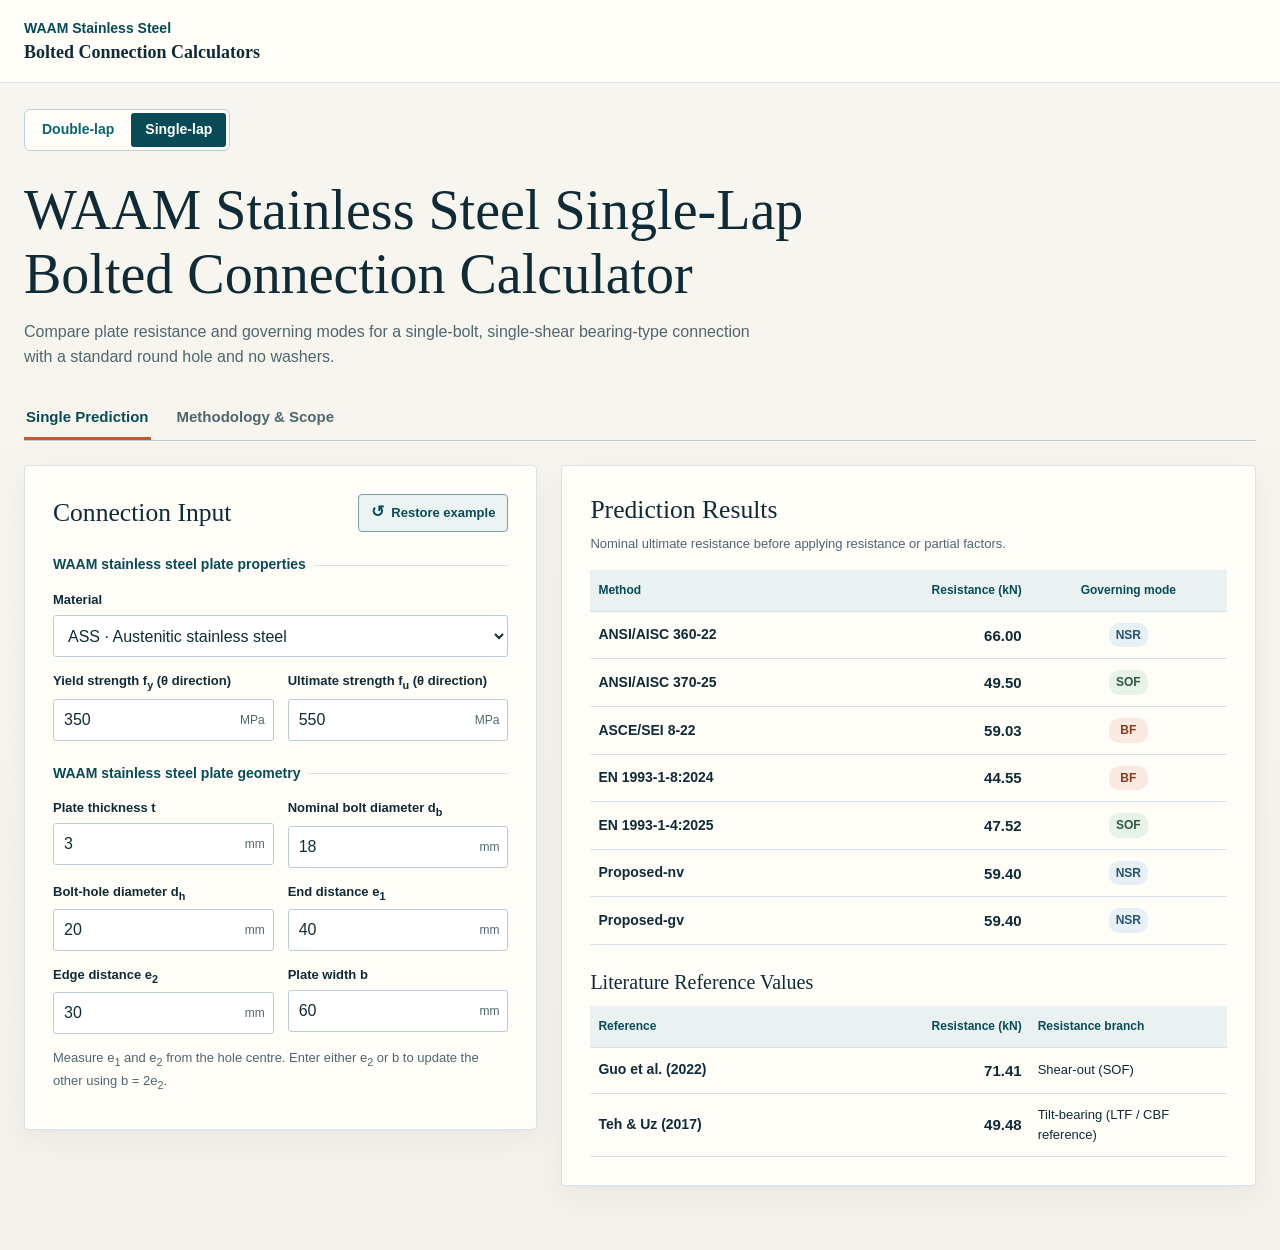
==== single-lap/index.html @ ec1559d4 "Add the WAAM stainless steel single-lap calculator" ====
<!doctype html>
<html lang="en">
<head>
  <meta charset="utf-8">
  <meta name="viewport" content="width=device-width, initial-scale=1">
  <meta name="description" content="Compare nominal ultimate resistance and governing plate failure modes for WAAM stainless steel single-lap bolted connections.">
  <title>WAAM Stainless Steel Single-Lap Bolted Connection Calculator</title>
  <link rel="stylesheet" href="../connection-nav.css">
  <link rel="stylesheet" href="styles.css">
  <script src="calculator.js" defer></script>
  <script src="app.js" defer></script>
</head>
<body class="single-lap-page">
  <header class="site-header">
    <p class="site-name">WAAM Stainless Steel <span>Bolted Connection Calculators</span></p>
  </header>

  <main class="page">
    <nav class="lap-switcher" aria-label="Connection type">
      <a href="../">Double-lap</a>
      <a href="./" aria-current="page">Single-lap</a>
    </nav>

    <div class="intro">
      <h1>WAAM Stainless Steel Single-Lap Bolted Connection Calculator</h1>
      <p>Compare plate resistance and governing modes for a single-bolt, single-shear bearing-type connection with a standard round hole and no washers.</p>
    </div>

    <div class="section-tabs" role="tablist" aria-label="Calculator sections">
      <button id="prediction-tab" type="button" role="tab" aria-selected="true" aria-controls="prediction">Single Prediction</button>
      <button id="methodology-tab" type="button" role="tab" aria-selected="false" aria-controls="methodology" tabindex="-1">Methodology &amp; Scope</button>
    </div>

    <section id="prediction" class="prediction-grid" role="tabpanel" aria-labelledby="prediction-tab" tabindex="0">
      <form id="connection-input" class="card" novalidate>
        <div class="card-heading">
          <h2>Connection Input</h2>
          <button id="restore-example" class="restore-button" type="button">
            <span aria-hidden="true">↺</span> Restore example
          </button>
        </div>

        <fieldset>
          <legend>WAAM stainless steel plate properties</legend>
          <label>Material
            <select name="material">
              <option value="ASS" selected>ASS · Austenitic stainless steel</option>
              <option value="DSS">DSS · Duplex stainless steel</option>
            </select>
          </label>
          <div class="field-pair">
            <label>Yield strength f<sub>y</sub> (θ direction)
              <span class="with-unit"><input name="fy" type="number" step="any" value="350"><span>MPa</span></span>
            </label>
            <label>Ultimate strength f<sub>u</sub> (θ direction)
              <span class="with-unit"><input name="fu" type="number" step="any" value="550"><span>MPa</span></span>
            </label>
          </div>
        </fieldset>

        <fieldset>
          <legend>WAAM stainless steel plate geometry</legend>
          <div class="field-pair">
            <label>Plate thickness t
              <span class="with-unit"><input name="t" type="number" step="any" value="3"><span>mm</span></span>
            </label>
            <label>Nominal bolt diameter d<sub>b</sub>
              <span class="with-unit"><input name="db" type="number" min="1" max="30" step="1" value="18"><span>mm</span></span>
            </label>
            <label>Bolt-hole diameter d<sub>h</sub>
              <span class="with-unit"><input name="dh" type="number" step="any" value="20"><span>mm</span></span>
            </label>
            <label>End distance e<sub>1</sub>
              <span class="with-unit"><input name="e1" type="number" step="any" value="40"><span>mm</span></span>
            </label>
            <label>Edge distance e<sub>2</sub>
              <span class="with-unit"><input name="e2" type="number" step="any" value="30" aria-describedby="geometry-note"><span>mm</span></span>
            </label>
            <label>Plate width b
              <span class="with-unit"><input name="b" type="number" step="any" value="60" aria-describedby="geometry-note"><span>mm</span></span>
            </label>
          </div>
          <p id="geometry-note" class="note">Measure e<sub>1</sub> and e<sub>2</sub> from the hole centre. Enter either e<sub>2</sub> or b to update the other using b = 2e<sub>2</sub>.</p>
        </fieldset>
        <div id="input-message" class="input-message" role="status" aria-atomic="true"></div>
        <noscript><p class="note">Enable JavaScript to run the calculator.</p></noscript>
      </form>

      <section class="card results" aria-labelledby="results-heading">
        <h2 id="results-heading">Prediction Results</h2>
        <p class="note">Nominal ultimate resistance before applying resistance or partial factors.</p>
        <p id="results-placeholder" class="note">Waiting for valid inputs.</p>
        <div id="result-tables" hidden>
          <table aria-labelledby="results-heading">
            <thead>
              <tr><th scope="col">Method</th><th scope="col">Resistance (kN)</th><th scope="col">Governing mode</th></tr>
            </thead>
            <tbody id="method-results"></tbody>
          </table>

          <h3 id="literature-heading">Literature Reference Values</h3>
          <table aria-labelledby="literature-heading">
            <thead>
              <tr><th scope="col">Reference</th><th scope="col">Resistance (kN)</th><th scope="col">Resistance branch</th></tr>
            </thead>
            <tbody id="literature-results"></tbody>
          </table>
        </div>
      </section>
    </section>

    <section id="methodology" class="methodology" role="tabpanel" aria-labelledby="methodology-tab" tabindex="0" hidden>
      <article class="card">
        <h2>Scope and Input Limits</h2>
        <p>The model evaluates the WAAM austenitic or duplex stainless steel plate in a non-preloaded, single-bolt, single-lap connection loaded in tension. The round hole is centred across the plate width. The companion plate is assumed to remain intact. Bolt failure, companion plate failure and frictional slip are outside the plate resistance model.</p>
        <p>Use positive dimensions and measured or specified plate strengths in the direction of loading, at angle θ to the printing direction. The nominal bolt diameter is a whole number in millimetres. The hole diameter may include decimals and must satisfy the calculator's standard-hole clearance check.</p>
        <p>For the proposed methods, use e<sub>1</sub>/d<sub>h</sub> ≥ 1.2, e<sub>2</sub>/d<sub>h</sub> ≥ 1.2 and t ≤ 5 mm as recommended limits. The parametric study considered thicknesses of 3 and 5 mm. Values outside the recommended limits are extrapolations.</p>
      </article>

      <article class="card">
        <h2>Governing Plate Resistance</h2>
        <p>Each standard and proposed method reports the smallest of the net-section rupture (NSR), shear-out or end-distance-controlled (SOF), and bearing (BF) resistances. In the Eurocode comparisons, SOF identifies the end-distance branch of the bearing equation. BF identifies the bearing cap.</p>
        <p>Bolt tilting and end curling may accompany failure in single shear. The reported governing modes identify the controlling resistance branches. Guo et al. provide a shear-out reference using p = 0.10. Teh &amp; Uz provide a tilt-bearing reference based on the net width b − d<sub>h</sub> for comparison with localised tearing (LTF) and curl-bearing failure (CBF) in the study. Each literature value represents its own branch.</p>
      </article>

      <article class="card">
        <h2>Design Methods</h2>
        <dl class="method-list">
          <div>
            <dt>ANSI/AISC 360-22</dt>
            <dd>Provisions for structural steel buildings. The comparison uses the net shear plane and a bearing coefficient of 3.0.</dd>
          </div>
          <div>
            <dt>ANSI/AISC 370-25</dt>
            <dd>Provisions for structural stainless steel buildings. The comparison uses the gross shear plane and a bearing coefficient of 2.5 when e<sub>2</sub>/d<sub>h</sub> &gt; 1.5, or 2.0 otherwise.</dd>
          </div>
          <div>
            <dt>ASCE/SEI 8-22</dt>
            <dd>Provisions for cold-formed stainless steel structural members. The single-shear bearing coefficient is 2.65 × 0.75 for the no-washer configuration. Results for t &gt; 4.7625 mm are shown for comparison outside the thickness scope used in the study.</dd>
          </div>
          <div>
            <dt>EN 1993-1-8:2024</dt>
            <dd>Provisions for structural steel joints. The study's single-lap comparison uses a gross shear plane, k<sub>m</sub> = 1.0 for f<sub>y</sub> ≤ 460 MPa and 0.9 otherwise, and a bearing cap of 1.5d<sub>b</sub>tf<sub>u</sub>.</dd>
          </div>
          <div>
            <dt>EN 1993-1-4:2025</dt>
            <dd>Supplementary provisions for stainless steel structures. The thin single-lap branch applies at t ≤ 4 mm with a bearing coefficient of 1.6. For t &gt; 4 mm the shear and bearing branches depend on e<sub>2</sub>/d<sub>h</sub>.</dd>
          </div>
          <div>
            <dt>Proposed-nv and Proposed-gv</dt>
            <dd>Both methods use C<sub>n,pro</sub> = 0.85 + 0.15d<sub>h</sub>/b for net-section rupture and a bearing cap of 2.2d<sub>b</sub>tf<sub>u</sub>. Proposed-nv retains the AISC 360 net shear-plane expression. Proposed-gv uses a gross shear-plane coefficient of 1.1 on (e<sub>1</sub>/d<sub>h</sub>)d<sub>b</sub>tf<sub>u</sub>.</dd>
          </div>
        </dl>
      </article>

      <article class="card references">
        <h2>Standards and Research References</h2>
        <ul>
          <li>ANSI/AISC 360-22. <cite>Specification for Structural Steel Buildings.</cite> AISC, 2022. <a href="https://www.aisc.org/aisc/publications/current-standards/aisc-360">AISC publication</a></li>
          <li>ANSI/AISC 370-25. <cite>Specification for Structural Stainless Steel Buildings.</cite> AISC, 2025. <a href="https://www.aisc.org/aisc/publications/current-standards/aisc-370/">AISC publication</a></li>
          <li>ASCE/SEI 8-22. <cite>Specification for the Design of Cold-Formed Stainless Steel Structural Members.</cite> ASCE, 2022. <a href="https://doi.org/10.1061/9780784415955">ASCE publication</a></li>
          <li>EN 1993-1-8:2024. <cite>Eurocode 3 — Design of steel structures — Part 1-8: Joints.</cite> CEN, 2024. <a href="https://doi.org/10.3403/30427431">BSI publication</a></li>
          <li>EN 1993-1-4:2025. <cite>Eurocode 3 — Design of steel structures — Part 1-4: Stainless steel structures.</cite> CEN, 2025. <a href="https://webstore.ansi.org/preview-pages/BSI/preview_30397916.pdf">Standard preview</a></li>
          <li>Guo X, Kyvelou P, Ye J, Teh LH, Gardner L. Experimental investigation of wire arc additively manufactured steel single-lap shear bolted connections. <cite>Thin-Walled Structures</cite> 181 (2022), 110029. <a href="https://doi.org/10.1016/j.tws.2022.110029">Article</a></li>
          <li>Teh LH, Uz ME. Ultimate Tilt-Bearing Capacity of Bolted Connections in Cold-Reduced Steel Sheets. <cite>Journal of Structural Engineering</cite> 143(4) (2017), 04016206. <a href="https://doi.org/10.1061/(ASCE)ST.1943-541X.0001702">Article</a></li>
          <li>Zuo W, Huang Y, Chen MT, Young B. <cite>Numerical study and design of single-shear bolted connections made of wire arc additive manufacturing stainless steel.</cite> Research manuscript.</li>
        </ul>
      </article>
    </section>
  </main>
</body>
</html>
---- connection-nav.css ----
.lap-switcher {
  display: inline-flex;
  flex-wrap: wrap;
  gap: 3px;
  margin-top: 26px;
  padding: 3px;
  border: 1px solid #bdcfd4;
  border-radius: 6px;
  background: #fffdf8;
}

.lap-switcher a {
  padding: 6px 14px;
  border-radius: 3px;
  color: #0b6471;
  font-size: .875rem;
  font-weight: 670;
  text-decoration: none;
}

.lap-switcher a:hover { background: #e4efee; }
.lap-switcher a:focus-visible { outline: 2px solid #0b6471; outline-offset: 2px; }
.lap-switcher a[aria-current="page"] { background: #084b56; color: #fff; }

@media (max-width: 420px) {
  .lap-switcher { margin-top: 20px; }
}
---- single-lap/styles.css ----
:root {
  color-scheme: light;
  --ink: #102b36;
  --teal: #0b6471;
  --dark: #084b56;
  --muted: #4f666e;
  --surface: #fffdf8;
  --line: #d8e3e7;
  --accent: #bd5d2e;
  --font-sans: Inter, "Segoe UI", Arial, sans-serif;
  --font-serif: Georgia, serif;
}

* { box-sizing: border-box; }
[hidden] { display: none !important; }

body {
  margin: 0;
  min-height: 100vh;
  background: linear-gradient(#f8f6f0, #f4f1ea);
  color: var(--ink);
  font: 1rem/1.55 var(--font-sans);
}

button, input, select { font: inherit; }
a { color: var(--teal); text-underline-offset: .2em; }

:is(a, button, input, select, [tabindex]):focus-visible {
  outline: 2px solid var(--teal);
  outline-offset: 3px;
}

.site-header {
  padding: 18px max(20px, calc((100% - 1232px) / 2));
  border-bottom: 1px solid var(--line);
  background: var(--surface);
}

.site-name {
  margin: 0;
  color: var(--dark);
  font-size: .875rem;
  font-weight: 700;
}

.site-name span { display: block; color: var(--ink); font: 600 1.125rem/1.35 var(--font-serif); }

.page {
  width: min(1232px, calc(100% - 40px));
  margin: 0 auto;
  padding-bottom: 64px;
}

.intro { padding: 28px 0 24px; }

h1, h2, h3 { margin: 0; font-family: var(--font-serif); font-weight: 500; }
h1 { max-width: 850px; font-size: clamp(2rem, 4.8vw, 3.5rem); line-height: 1.14; }
h2 { font-size: clamp(1.3rem, 2vw, 1.65rem); line-height: 1.25; }
h3 { font-size: 1.25rem; line-height: 1.35; }
.intro p { max-width: 750px; margin: 14px 0 0; color: var(--muted); }

.section-tabs {
  display: flex;
  flex-wrap: wrap;
  gap: 12px 24px;
  border-bottom: 1px solid #bcced3;
  margin-bottom: 24px;
}

.section-tabs button {
  padding: 11px 2px 9px;
  border: 0;
  border-bottom: 3px solid transparent;
  background: transparent;
  color: var(--muted);
  font-size: .9375rem;
  font-weight: 680;
  text-align: left;
  cursor: pointer;
}

.section-tabs button:hover { color: var(--dark); }
.section-tabs button[aria-selected="true"] { border-bottom-color: var(--accent); color: var(--dark); }

.prediction-grid {
  display: grid;
  grid-template-columns: minmax(360px, .85fr) minmax(390px, 1.15fr);
  align-items: start;
  gap: 24px;
}

.card {
  min-width: 0;
  padding: clamp(16px, 2.6vw, 28px);
  border: 1px solid var(--line);
  border-radius: 4px;
  background: var(--surface);
  box-shadow: 0 8px 28px rgba(14, 47, 57, .05);
}

.card-heading {
  display: flex;
  flex-wrap: wrap;
  align-items: center;
  justify-content: space-between;
  gap: 10px;
  margin-bottom: 22px;
}

.restore-button {
  padding: 8px 12px;
  border: 1px solid #75a0a6;
  border-radius: 4px;
  background: #ebf4f3;
  color: var(--dark);
  font-size: .8125rem;
  font-weight: 700;
  white-space: nowrap;
  cursor: pointer;
  transition: background-color .15s, box-shadow .15s;
}

.restore-button:hover { background: #d9eae8; box-shadow: 0 2px 6px rgba(8, 75, 86, .15); }
.restore-button:active { background: #c9dfdd; box-shadow: none; }
.restore-button span { display: inline-block; margin-right: 4px; font-size: 1rem; line-height: 1; }

fieldset {
  min-inline-size: 0;
  margin: 0 0 8px;
  padding: 14px 0 0;
  border: 0;
  border-top: 1px solid var(--line);
}

legend { padding: 0 8px 0 0; color: var(--dark); font-size: .875rem; font-weight: 700; }
.field-pair { display: grid; grid-template-columns: repeat(2, minmax(0, 1fr)); gap: 0 14px; }
label { display: block; margin-bottom: 14px; color: var(--ink); font-size: .8125rem; font-weight: 630; }

input, select {
  display: block;
  width: 100%;
  height: 42px;
  margin-top: 5px;
  padding: 0 10px;
  border: 1px solid #bacdd2;
  border-radius: 3px;
  background: #fff;
  color: var(--ink);
  font-size: 1rem;
  font-weight: 400;
}

.with-unit { position: relative; display: block; }
.with-unit input { padding-right: 56px; }

.with-unit > span {
  position: absolute;
  top: 50%;
  right: 9px;
  color: var(--muted);
  font-size: .75rem;
  font-weight: 500;
  transform: translateY(-50%);
  pointer-events: none;
}

.note { margin: 8px 0 0; color: var(--muted); font-size: .8125rem; }
fieldset .note { margin: 0; }
.results > .note { margin-bottom: 16px; }

.input-message {
  margin-top: 10px;
  padding: 10px 12px;
  border-left: 3px solid #ab543b;
  background: #fff0e9;
  color: #7b3121;
  font-size: .8125rem;
}

.input-message[data-kind="warning"] { border-color: #9a6a2b; background: #fff5db; color: #704b1d; }
.input-message:empty { margin: 0; padding: 0; border: 0; }

.results table { width: 100%; border-collapse: collapse; table-layout: fixed; }
.results :is(th, td) { padding: 11px 8px; border-bottom: 1px solid var(--line); vertical-align: middle; }
.results th { text-align: left; }
.results thead th { background: #eaf2f1; color: var(--dark); font-size: .75rem; }
.results tbody th { font-size: .875rem; font-weight: 680; }
.results td { font-size: .8125rem; overflow-wrap: anywhere; }
.results :is(th, td):nth-child(2) { width: 25%; text-align: right; }
.results :is(th, td):nth-child(3) { width: 31%; }
.results table:first-child :is(th, td):nth-child(3) { text-align: center; }
.results h3 { margin: 24px 0 10px; }
.results .resistance { font-size: .9375rem; font-weight: 680; font-variant-numeric: tabular-nums; }
.scope-note { display: block; margin-top: 2px; color: #79511f; font-size: .75rem; font-weight: 550; }

.mode {
  display: inline-block;
  min-width: 3.2em;
  padding: 3px 6px;
  border-radius: 10px;
  font-size: .75rem;
  font-weight: 750;
  text-decoration: none;
}

.mode.nsr { background: #e7f0f5; color: #265470; }
.mode.sof { background: #e7f2e9; color: #2b5b3d; }
.mode.bf { background: #f9e9e0; color: #843b20; }

.methodology { display: grid; gap: 16px; }
.methodology p, .methodology dd, .references li { color: var(--muted); font-size: .9375rem; }
.methodology p:last-child { margin-bottom: 0; }
.method-list { margin: 12px 0 0; }
.method-list div { padding: 12px 0; border-bottom: 1px solid var(--line); }
.method-list div:last-child { padding-bottom: 0; border-bottom: 0; }
.method-list dt { font-weight: 700; }
.method-list dd { margin: 4px 0 0; }
.references ul { margin: 12px 0 0; padding-inline-start: 1.25em; }
.references li + li { margin-top: 8px; }

@media (max-width: 820px) {
  .prediction-grid { grid-template-columns: 1fr; }
}

@media (max-width: 420px) {
  .page { width: calc(100% - 28px); }
  .intro { padding-top: 22px; }
  .field-pair { grid-template-columns: 1fr; }
  .section-tabs button { font-size: .875rem; }
  .results :is(th, td) { padding-inline: 5px; }
}

@media (prefers-reduced-motion: reduce) {
  .restore-button { transition: none; }
}
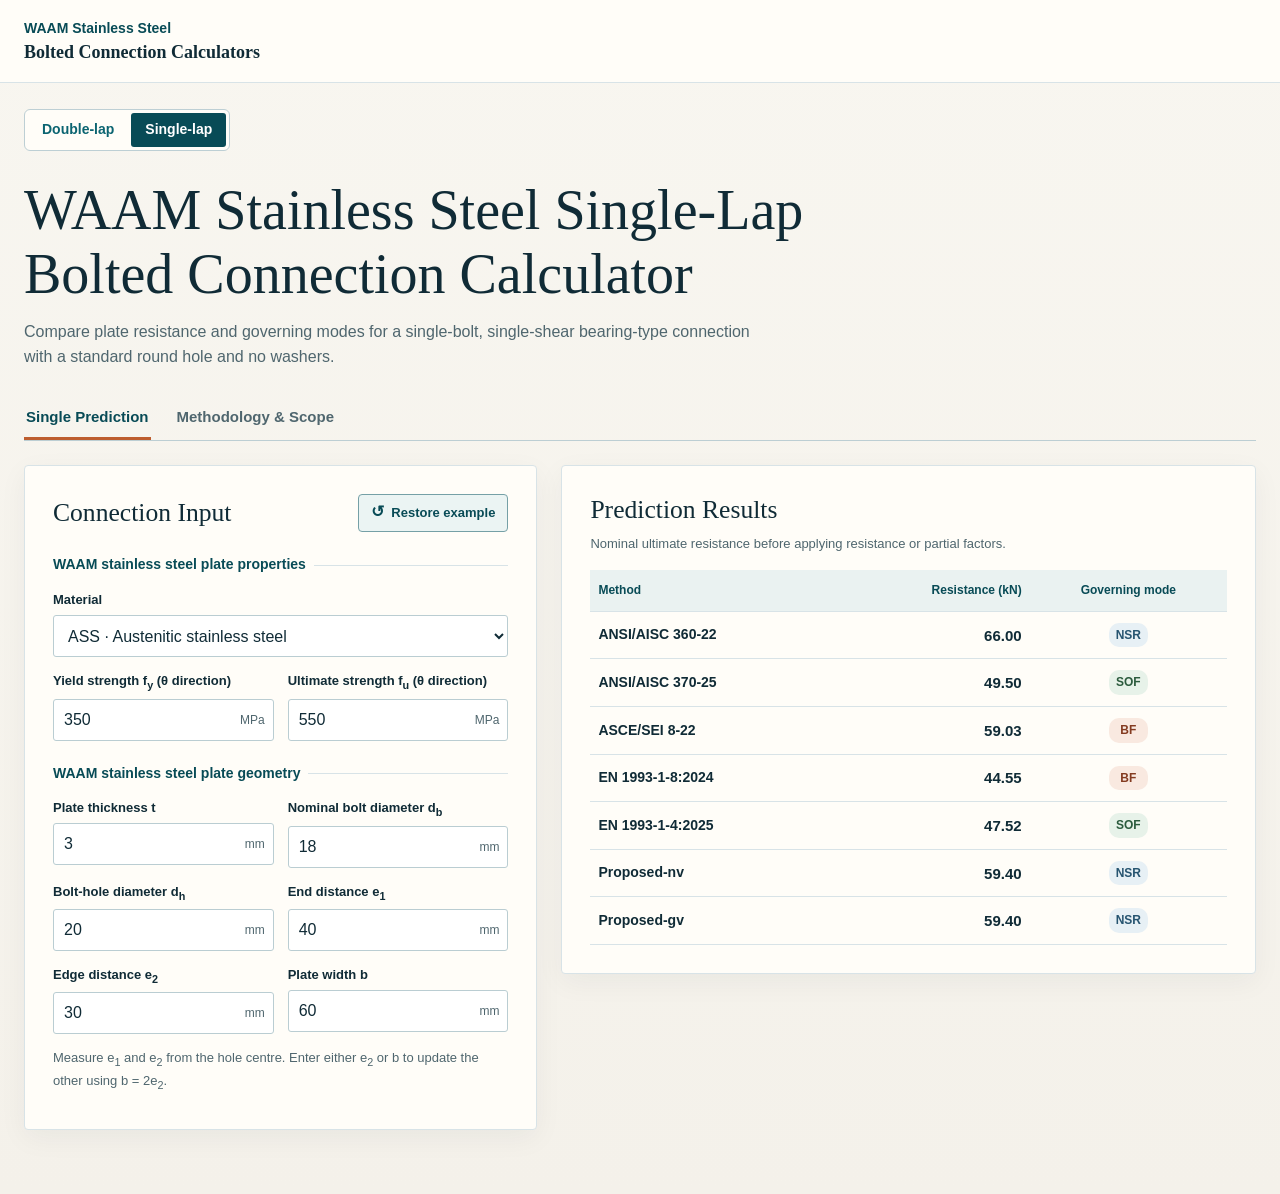
==== commit 5a5b98e3: "Simplify single-lap results and cite experimental studies" ====
--- a/single-lap/index.html
+++ b/single-lap/index.html
@@ -6,9 +6,9 @@
   <meta name="description" content="Compare nominal ultimate resistance and governing plate failure modes for WAAM stainless steel single-lap bolted connections.">
   <title>WAAM Stainless Steel Single-Lap Bolted Connection Calculator</title>
   <link rel="stylesheet" href="../connection-nav.css">
-  <link rel="stylesheet" href="styles.css">
-  <script src="calculator.js" defer></script>
-  <script src="app.js" defer></script>
+  <link rel="stylesheet" href="styles.css?v=2">
+  <script src="calculator.js?v=2" defer></script>
+  <script src="app.js?v=2" defer></script>
 </head>
 <body class="single-lap-page">
   <header class="site-header">
@@ -90,22 +90,12 @@
         <h2 id="results-heading">Prediction Results</h2>
         <p class="note">Nominal ultimate resistance before applying resistance or partial factors.</p>
         <p id="results-placeholder" class="note">Waiting for valid inputs.</p>
-        <div id="result-tables" hidden>
-          <table aria-labelledby="results-heading">
-            <thead>
-              <tr><th scope="col">Method</th><th scope="col">Resistance (kN)</th><th scope="col">Governing mode</th></tr>
-            </thead>
-            <tbody id="method-results"></tbody>
-          </table>
-
-          <h3 id="literature-heading">Literature Reference Values</h3>
-          <table aria-labelledby="literature-heading">
-            <thead>
-              <tr><th scope="col">Reference</th><th scope="col">Resistance (kN)</th><th scope="col">Resistance branch</th></tr>
-            </thead>
-            <tbody id="literature-results"></tbody>
-          </table>
-        </div>
+        <table id="result-table" aria-labelledby="results-heading" hidden>
+          <thead>
+            <tr><th scope="col">Method</th><th scope="col">Resistance (kN)</th><th scope="col">Governing mode</th></tr>
+          </thead>
+          <tbody id="method-results"></tbody>
+        </table>
       </section>
     </section>
 
@@ -120,7 +110,7 @@
       <article class="card">
         <h2>Governing Plate Resistance</h2>
         <p>Each standard and proposed method reports the smallest of the net-section rupture (NSR), shear-out or end-distance-controlled (SOF), and bearing (BF) resistances. In the Eurocode comparisons, SOF identifies the end-distance branch of the bearing equation. BF identifies the bearing cap.</p>
-        <p>Bolt tilting and end curling may accompany failure in single shear. The reported governing modes identify the controlling resistance branches. Guo et al. provide a shear-out reference using p = 0.10. Teh &amp; Uz provide a tilt-bearing reference based on the net width b − d<sub>h</sub> for comparison with localised tearing (LTF) and curl-bearing failure (CBF) in the study. Each literature value represents its own branch.</p>
+        <p>Bolt tilting, end curling and localised tearing may accompany failure in single shear.</p>
       </article>
 
       <article class="card">
@@ -163,6 +153,14 @@
           <li>EN 1993-1-4:2025. <cite>Eurocode 3 — Design of steel structures — Part 1-4: Stainless steel structures.</cite> CEN, 2025. <a href="https://webstore.ansi.org/preview-pages/BSI/preview_30397916.pdf">Standard preview</a></li>
           <li>Guo X, Kyvelou P, Ye J, Teh LH, Gardner L. Experimental investigation of wire arc additively manufactured steel single-lap shear bolted connections. <cite>Thin-Walled Structures</cite> 181 (2022), 110029. <a href="https://doi.org/10.1016/j.tws.2022.110029">Article</a></li>
           <li>Teh LH, Uz ME. Ultimate Tilt-Bearing Capacity of Bolted Connections in Cold-Reduced Steel Sheets. <cite>Journal of Structural Engineering</cite> 143(4) (2017), 04016206. <a href="https://doi.org/10.1061/(ASCE)ST.1943-541X.0001702">Article</a></li>
+          <li>Zuo W, Chen MT, Zhao O, Su A, Liu SW, Xu F, Huang Y, Cheng B.
+            Behavior of wire arc additively manufactured 316L austenitic stainless steel single shear bolted connections.
+            <cite>Thin-Walled Structures</cite> 202 (2024), 112075.
+            <a href="https://doi.org/10.1016/j.tws.2024.112075">10.1016/j.tws.2024.112075</a></li>
+          <li>Zuo W, Chen MT, Zhao O, Su A, Liu SW, Yun X, Xu F.
+            Structural performance of wire arc additively manufactured duplex stainless steel single-lap shear bolted connections.
+            <cite>Engineering Structures</cite> 319 (2024), 118706.
+            <a href="https://doi.org/10.1016/j.engstruct.2024.118706">10.1016/j.engstruct.2024.118706</a></li>
           <li>Zuo W, Huang Y, Chen MT, Young B. <cite>Numerical study and design of single-shear bolted connections made of wire arc additive manufacturing stainless steel.</cite> Research manuscript.</li>
         </ul>
       </article>
--- a/single-lap/styles.css
+++ b/single-lap/styles.css
@@ -53,10 +53,9 @@
 
 .intro { padding: 28px 0 24px; }
 
-h1, h2, h3 { margin: 0; font-family: var(--font-serif); font-weight: 500; }
+h1, h2 { margin: 0; font-family: var(--font-serif); font-weight: 500; }
 h1 { max-width: 850px; font-size: clamp(2rem, 4.8vw, 3.5rem); line-height: 1.14; }
 h2 { font-size: clamp(1.3rem, 2vw, 1.65rem); line-height: 1.25; }
-h3 { font-size: 1.25rem; line-height: 1.35; }
 .intro p { max-width: 750px; margin: 14px 0 0; color: var(--muted); }
 
 .section-tabs {
@@ -187,9 +186,7 @@
 .results tbody th { font-size: .875rem; font-weight: 680; }
 .results td { font-size: .8125rem; overflow-wrap: anywhere; }
 .results :is(th, td):nth-child(2) { width: 25%; text-align: right; }
-.results :is(th, td):nth-child(3) { width: 31%; }
-.results table:first-child :is(th, td):nth-child(3) { text-align: center; }
-.results h3 { margin: 24px 0 10px; }
+.results :is(th, td):nth-child(3) { width: 31%; text-align: center; }
 .results .resistance { font-size: .9375rem; font-weight: 680; font-variant-numeric: tabular-nums; }
 .scope-note { display: block; margin-top: 2px; color: #79511f; font-size: .75rem; font-weight: 550; }
 
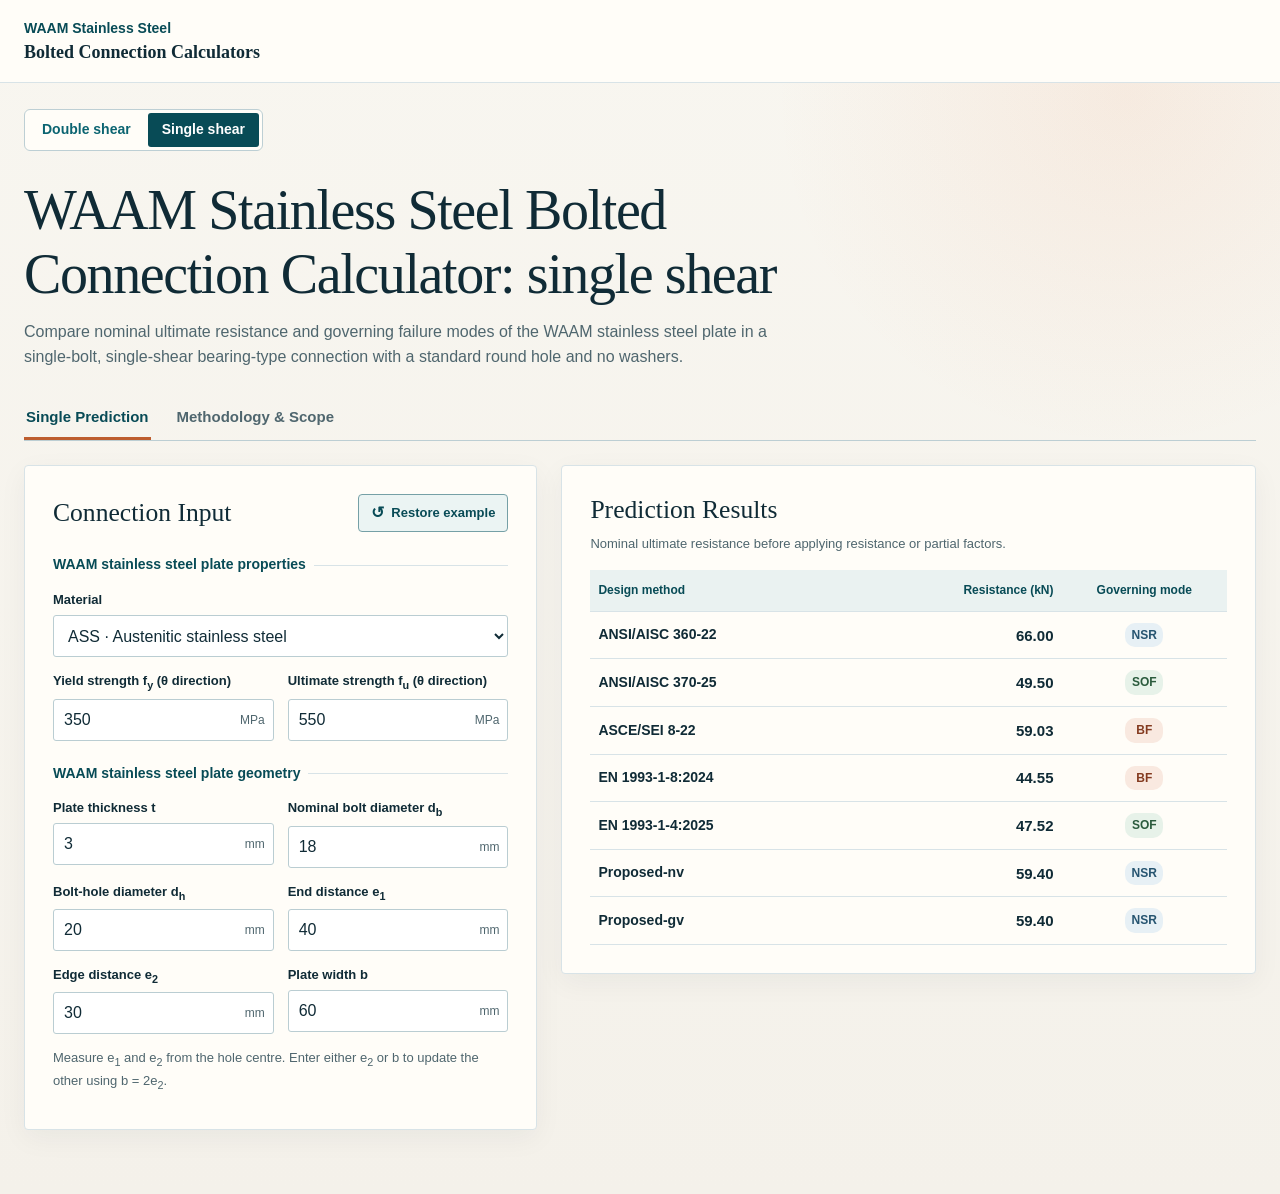
==== commit c8e02344: "Unify single and double shear calculator titles and layout" ====
--- a/single-lap/index.html
+++ b/single-lap/index.html
@@ -4,39 +4,39 @@
   <meta charset="utf-8">
   <meta name="viewport" content="width=device-width, initial-scale=1">
   <meta name="description" content="Compare nominal ultimate resistance and governing plate failure modes for WAAM stainless steel single-lap bolted connections.">
-  <title>WAAM Stainless Steel Single-Lap Bolted Connection Calculator</title>
-  <link rel="stylesheet" href="../connection-nav.css">
-  <link rel="stylesheet" href="styles.css?v=2">
+  <title>WAAM Stainless Steel Bolted Connection Calculator: single shear</title>
+  <link rel="stylesheet" href="../calculator-ui.css">
   <script src="calculator.js?v=2" defer></script>
-  <script src="app.js?v=2" defer></script>
+  <script src="../calculator-tabs.js" defer></script>
+  <script src="app.js?v=3" defer></script>
 </head>
 <body class="single-lap-page">
-  <header class="site-header">
-    <p class="site-name">WAAM Stainless Steel <span>Bolted Connection Calculators</span></p>
+  <header class="calculator-banner">
+    <p class="calculator-brand calculator-width">WAAM Stainless Steel <span>Bolted Connection Calculators</span></p>
   </header>
 
-  <main class="page">
+  <main class="calculator-width">
     <nav class="lap-switcher" aria-label="Connection type">
-      <a href="../">Double-lap</a>
-      <a href="./" aria-current="page">Single-lap</a>
+      <a href="../">Double shear</a>
+      <a href="./" aria-current="page">Single shear</a>
     </nav>
 
-    <div class="intro">
-      <h1>WAAM Stainless Steel Single-Lap Bolted Connection Calculator</h1>
-      <p>Compare plate resistance and governing modes for a single-bolt, single-shear bearing-type connection with a standard round hole and no washers.</p>
+    <div class="calculator-intro">
+      <h1 class="calculator-title">WAAM Stainless Steel Bolted Connection Calculator: single shear</h1>
+      <p>Compare nominal ultimate resistance and governing failure modes of the WAAM stainless steel plate in a single-bolt, single-shear bearing-type connection with a standard round hole and no washers.</p>
     </div>
 
-    <div class="section-tabs" role="tablist" aria-label="Calculator sections">
+    <div class="calculator-tabs" role="tablist" aria-label="Calculator sections">
       <button id="prediction-tab" type="button" role="tab" aria-selected="true" aria-controls="prediction">Single Prediction</button>
       <button id="methodology-tab" type="button" role="tab" aria-selected="false" aria-controls="methodology" tabindex="-1">Methodology &amp; Scope</button>
     </div>
 
-    <section id="prediction" class="prediction-grid" role="tabpanel" aria-labelledby="prediction-tab" tabindex="0">
-      <form id="connection-input" class="card" novalidate>
-        <div class="card-heading">
-          <h2>Connection Input</h2>
-          <button id="restore-example" class="restore-button" type="button">
-            <span aria-hidden="true">↺</span> Restore example
+    <section id="prediction" class="calculator-layout calculator-tab-panel" role="tabpanel" aria-labelledby="prediction-tab" tabindex="0">
+      <form id="connection-input" class="calculator-panel" novalidate>
+        <div class="calculator-card-heading">
+          <h2 class="calculator-card-title">Connection Input</h2>
+          <button id="restore-example" class="calculator-reset" type="button">
+            <span class="reset-icon" aria-hidden="true">↺</span><span>Restore example</span>
           </button>
         </div>
 
@@ -80,41 +80,41 @@
               <span class="with-unit"><input name="b" type="number" step="any" value="60" aria-describedby="geometry-note"><span>mm</span></span>
             </label>
           </div>
-          <p id="geometry-note" class="note">Measure e<sub>1</sub> and e<sub>2</sub> from the hole centre. Enter either e<sub>2</sub> or b to update the other using b = 2e<sub>2</sub>.</p>
+          <p id="geometry-note" class="calculator-note geometry-note">Measure e<sub>1</sub> and e<sub>2</sub> from the hole centre. Enter either e<sub>2</sub> or b to update the other using b = 2e<sub>2</sub>.</p>
         </fieldset>
         <div id="input-message" class="input-message" role="status" aria-atomic="true"></div>
-        <noscript><p class="note">Enable JavaScript to run the calculator.</p></noscript>
+        <noscript><p class="calculator-note">Enable JavaScript to run the calculator.</p></noscript>
       </form>
 
-      <section class="card results" aria-labelledby="results-heading">
-        <h2 id="results-heading">Prediction Results</h2>
-        <p class="note">Nominal ultimate resistance before applying resistance or partial factors.</p>
-        <p id="results-placeholder" class="note">Waiting for valid inputs.</p>
-        <table id="result-table" aria-labelledby="results-heading" hidden>
+      <section class="calculator-panel" aria-labelledby="results-heading">
+        <h2 id="results-heading" class="calculator-card-title">Prediction Results</h2>
+        <p class="calculator-note">Nominal ultimate resistance before applying resistance or partial factors.</p>
+        <p id="results-placeholder" class="calculator-note">Waiting for valid inputs.</p>
+        <table id="result-table" class="calculator-result-table" aria-labelledby="results-heading" hidden>
           <thead>
-            <tr><th scope="col">Method</th><th scope="col">Resistance (kN)</th><th scope="col">Governing mode</th></tr>
+            <tr><th scope="col">Design method</th><th scope="col">Resistance (kN)</th><th scope="col">Governing mode</th></tr>
           </thead>
           <tbody id="method-results"></tbody>
         </table>
       </section>
     </section>
 
-    <section id="methodology" class="methodology" role="tabpanel" aria-labelledby="methodology-tab" tabindex="0" hidden>
-      <article class="card">
-        <h2>Scope and Input Limits</h2>
+    <section id="methodology" class="methodology calculator-tab-panel" role="tabpanel" aria-labelledby="methodology-tab" tabindex="0" hidden>
+      <article class="calculator-panel">
+        <h2 class="calculator-card-title">Scope and Input Limits</h2>
         <p>The model evaluates the WAAM austenitic or duplex stainless steel plate in a non-preloaded, single-bolt, single-lap connection loaded in tension. The round hole is centred across the plate width. The companion plate is assumed to remain intact. Bolt failure, companion plate failure and frictional slip are outside the plate resistance model.</p>
         <p>Use positive dimensions and measured or specified plate strengths in the direction of loading, at angle θ to the printing direction. The nominal bolt diameter is a whole number in millimetres. The hole diameter may include decimals and must satisfy the calculator's standard-hole clearance check.</p>
         <p>For the proposed methods, use e<sub>1</sub>/d<sub>h</sub> ≥ 1.2, e<sub>2</sub>/d<sub>h</sub> ≥ 1.2 and t ≤ 5 mm as recommended limits. The parametric study considered thicknesses of 3 and 5 mm. Values outside the recommended limits are extrapolations.</p>
       </article>
 
-      <article class="card">
-        <h2>Governing Plate Resistance</h2>
+      <article class="calculator-panel">
+        <h2 class="calculator-card-title">Governing Plate Resistance</h2>
         <p>Each standard and proposed method reports the smallest of the net-section rupture (NSR), shear-out or end-distance-controlled (SOF), and bearing (BF) resistances. In the Eurocode comparisons, SOF identifies the end-distance branch of the bearing equation. BF identifies the bearing cap.</p>
         <p>Bolt tilting, end curling and localised tearing may accompany failure in single shear.</p>
       </article>
 
-      <article class="card">
-        <h2>Design Methods</h2>
+      <article class="calculator-panel">
+        <h2 class="calculator-card-title">Design Methods</h2>
         <dl class="method-list">
           <div>
             <dt>ANSI/AISC 360-22</dt>
@@ -143,8 +143,8 @@
         </dl>
       </article>
 
-      <article class="card references">
-        <h2>Standards and Research References</h2>
+      <article class="calculator-panel references">
+        <h2 class="calculator-card-title">Standards and Research References</h2>
         <ul>
           <li>ANSI/AISC 360-22. <cite>Specification for Structural Steel Buildings.</cite> AISC, 2022. <a href="https://www.aisc.org/aisc/publications/current-standards/aisc-360">AISC publication</a></li>
           <li>ANSI/AISC 370-25. <cite>Specification for Structural Stainless Steel Buildings.</cite> AISC, 2025. <a href="https://www.aisc.org/aisc/publications/current-standards/aisc-370/">AISC publication</a></li>
--- a/calculator-ui.css
+++ b/calculator-ui.css
@@ -0,0 +1,338 @@
+:root {
+  color-scheme: light;
+  --ink: #102b36;
+  --teal: #0b6471;
+  --dark: #084b56;
+  --muted: #4f666e;
+  --line: #d8e3e7;
+  --surface: #fffdf8;
+  --font-sans: Inter, "Segoe UI", Arial, sans-serif;
+}
+
+* { box-sizing: border-box; }
+[hidden] { display: none !important; }
+
+body {
+  margin: 0;
+  min-height: 100vh;
+  background: radial-gradient(circle at 88% 8%, rgba(229, 123, 67, .09), transparent 22rem),
+    linear-gradient(#f8f6f0, #f4f1ea);
+  color: var(--ink);
+  font: 1rem/1.55 var(--font-sans);
+}
+
+button, input, select { font: inherit; }
+a { color: var(--teal); text-underline-offset: .2em; }
+
+:is(a, button, input, select, [tabindex]):focus-visible {
+  outline: 2px solid var(--teal);
+  outline-offset: 3px;
+}
+
+.calculator-width {
+  width: min(1232px, calc(100% - 40px));
+  margin-inline: auto;
+}
+
+.calculator-banner {
+  padding: 18px 0;
+  border-bottom: 1px solid var(--line);
+  background: var(--surface);
+}
+
+.calculator-brand {
+  margin-block: 0;
+  color: var(--dark);
+  font-size: .875rem;
+  font-weight: 700;
+  line-height: 1.55;
+}
+
+.calculator-brand span {
+  display: block;
+  color: var(--ink);
+  font: 600 1.125rem/1.35 Georgia, serif;
+}
+
+.lap-switcher {
+  display: inline-flex;
+  flex-wrap: wrap;
+  gap: 3px;
+  margin-top: 26px;
+  padding: 3px;
+  border: 1px solid #bdcfd4;
+  border-radius: 6px;
+  background: var(--surface);
+}
+
+.lap-switcher a {
+  padding: 6px 14px;
+  border-radius: 3px;
+  color: var(--teal);
+  font-size: .875rem;
+  font-weight: 670;
+  text-decoration: none;
+}
+
+.lap-switcher a:hover { background: #e4efee; }
+.lap-switcher a[aria-current="page"] { background: var(--dark); color: #fff; }
+
+.calculator-intro { padding: 28px 0 24px; }
+
+.calculator-intro .calculator-title {
+  max-width: 880px;
+  margin: 0;
+  color: var(--ink);
+  font: 500 clamp(2rem, 4.8vw, 3.5rem)/1.14 Georgia, serif;
+  letter-spacing: -.025em;
+}
+
+.calculator-intro p {
+  max-width: 750px;
+  margin: 14px 0 0;
+  color: var(--muted);
+  font-size: 1rem;
+  line-height: 1.55;
+}
+
+.calculator-tabs {
+  display: flex;
+  flex-wrap: wrap;
+  justify-content: flex-start;
+  gap: 0 24px;
+  border-bottom: 1px solid #bcced3;
+}
+
+.calculator-tabs button {
+  padding: 11px 2px 9px;
+  border: 0;
+  border-bottom: 3px solid transparent;
+  background: transparent;
+  color: var(--muted);
+  font-size: .9375rem;
+  font-weight: 680;
+  line-height: 1.55;
+  text-align: left;
+  cursor: pointer;
+}
+
+.calculator-tabs button:hover { color: var(--dark); }
+.calculator-tabs button[aria-selected="true"] {
+  border-bottom-color: #bd5d2e;
+  color: var(--dark);
+}
+
+.calculator-tab-panel { padding: 24px 0 64px; }
+
+.calculator-layout {
+  display: grid;
+  grid-template-columns: minmax(330px, .85fr) minmax(390px, 1.15fr);
+  align-items: start;
+  gap: 24px;
+}
+
+.calculator-panel {
+  min-width: 0;
+  padding: clamp(16px, 2.6vw, 28px);
+  border: 1px solid var(--line);
+  border-radius: 4px;
+  background: var(--surface);
+  box-shadow: 0 8px 28px rgba(14, 47, 57, .05);
+}
+
+.calculator-panel .calculator-card-heading {
+  display: flex;
+  flex-wrap: wrap;
+  align-items: center;
+  justify-content: space-between;
+  gap: 10px;
+  margin-bottom: 22px;
+}
+
+.calculator-panel .calculator-card-title {
+  margin: 0;
+  color: var(--ink);
+  font: 500 clamp(1.3rem, 2vw, 1.65rem)/1.25 Georgia, serif;
+}
+
+button.calculator-reset {
+  display: inline-flex;
+  align-items: center;
+  gap: 7px;
+  padding: 8px 12px;
+  border: 1px solid #75a0a6;
+  border-radius: 4px;
+  background: #ebf4f3;
+  color: var(--dark);
+  font-size: .8125rem;
+  font-weight: 700;
+  line-height: 1.55;
+  white-space: nowrap;
+  box-shadow: none;
+  cursor: pointer;
+  transition: background-color .15s, box-shadow .15s;
+}
+
+button.calculator-reset:hover { background: #d9eae8; box-shadow: 0 2px 6px rgba(8, 75, 86, .15); }
+button.calculator-reset:active { background: #c9dfdd; box-shadow: none; }
+.calculator-reset .reset-icon { display: inline-block; font-size: 1rem; line-height: 1; }
+
+.calculator-panel .calculator-note {
+  margin: 8px 0 16px;
+  color: var(--muted);
+  font-size: .8125rem;
+  line-height: 1.55;
+}
+
+.calculator-panel .geometry-note { margin: 0; }
+
+fieldset {
+  min-inline-size: 0;
+  margin: 0 0 8px;
+  padding: 14px 0 0;
+  border: 0;
+  border-top: 1px solid var(--line);
+}
+
+legend { padding: 0 8px 0 0; color: var(--dark); font-size: .875rem; font-weight: 700; }
+.field-pair { display: grid; grid-template-columns: repeat(2, minmax(0, 1fr)); gap: 0 14px; }
+label { display: block; margin-bottom: 14px; font-size: .8125rem; font-weight: 630; }
+
+input, select {
+  display: block;
+  width: 100%;
+  height: 42px;
+  margin-top: 5px;
+  padding: 0 10px;
+  border: 1px solid #bacdd2;
+  border-radius: 3px;
+  background: #fff;
+  color: var(--ink);
+  font-size: 1rem;
+  font-weight: 400;
+}
+
+.with-unit { position: relative; display: block; }
+.with-unit input { padding-right: 56px; }
+
+.with-unit > span {
+  position: absolute;
+  top: 50%;
+  right: 9px;
+  color: var(--muted);
+  font-size: .75rem;
+  font-weight: 500;
+  transform: translateY(-50%);
+  pointer-events: none;
+}
+
+.input-message {
+  margin-top: 10px;
+  padding: 10px 12px;
+  border-left: 3px solid #ab543b;
+  background: #fff0e9;
+  color: #7b3121;
+  font-size: .8125rem;
+}
+
+.input-message[data-kind="warning"] { border-color: #9a6a2b; background: #fff5db; color: #704b1d; }
+.input-message:empty { margin: 0; padding: 0; border: 0; }
+
+.calculator-result-table {
+  min-width: 0;
+  width: 100%;
+  border-collapse: collapse;
+  table-layout: fixed;
+}
+
+.calculator-result-table :is(th, td) {
+  padding: 11px 8px;
+  border-bottom: 1px solid var(--line);
+  vertical-align: middle;
+  overflow-wrap: anywhere;
+}
+
+.calculator-result-table th { text-align: left; }
+.calculator-result-table thead th {
+  background: #eaf2f1;
+  color: var(--dark);
+  font-size: .75rem;
+  letter-spacing: normal;
+  text-transform: none;
+}
+.calculator-result-table tbody :is(th, td) { font-size: .875rem; }
+.calculator-result-table :is(th, td):nth-child(2) { width: 25%; text-align: right; }
+.calculator-result-table :is(th, td):nth-child(3) { width: 26%; text-align: center; }
+.calculator-result-table.with-relative-values :is(th, td):nth-child(4) { width: 18%; }
+.calculator-result-table .resistance {
+  font: 680 .9375rem/1.55 Inter, "Segoe UI", Arial, sans-serif;
+  font-variant-numeric: tabular-nums;
+}
+.calculator-result-table .mode-badge {
+  display: inline-block;
+  min-width: 3.2em;
+  padding: 3px 6px;
+  border-radius: 10px;
+  font-size: .75rem;
+  font-weight: 750;
+  text-decoration: none;
+}
+.calculator-result-table .nsr { background: #e7f0f5; color: #265470; }
+.calculator-result-table .sof { background: #e7f2e9; color: #2b5b3d; }
+.calculator-result-table .bf { background: #f9e9e0; color: #843b20; }
+.scope-note {
+  display: block;
+  margin-top: 2px;
+  color: #79511f;
+  font-size: .75rem;
+  font-weight: 550;
+}
+
+.prediction-range {
+  display: flex;
+  flex-wrap: wrap;
+  justify-content: space-between;
+  align-items: baseline;
+  gap: 4px 16px;
+  margin: 0 0 14px;
+  padding: 10px 12px;
+  background: #edf4f3;
+  color: var(--dark);
+  font-size: .8125rem;
+}
+
+.bar-track { height: 7px; overflow: hidden; background: #e9eeee; }
+.bar-fill { display: block; height: 100%; background: var(--teal); }
+
+.methodology { display: grid; gap: 16px; }
+.methodology :is(p, dd), .references li { color: var(--muted); font-size: .9375rem; }
+.methodology p:last-child { margin-bottom: 0; }
+.method-list { margin: 12px 0 0; }
+.method-list div { padding: 12px 0; border-bottom: 1px solid var(--line); }
+.method-list div:last-child { padding-bottom: 0; border-bottom: 0; }
+.method-list dt { font-weight: 700; }
+.method-list dd { margin: 4px 0 0; }
+.references ul { margin: 12px 0 0; padding-inline-start: 1.25em; }
+.references li { overflow-wrap: anywhere; }
+.references li + li { margin-top: 8px; }
+
+@media (max-width: 820px) {
+  .calculator-layout { grid-template-columns: 1fr; }
+}
+
+@media (max-width: 550px) {
+  .calculator-result-table.with-relative-values :is(th, td):nth-child(4) { display: none; }
+}
+
+@media (max-width: 420px) {
+  .calculator-width { width: calc(100% - 28px); }
+  .lap-switcher { margin-top: 20px; }
+  .calculator-intro { padding-top: 22px; }
+  .calculator-tabs button { font-size: .875rem; }
+  .field-pair { grid-template-columns: 1fr; }
+  .calculator-result-table :is(th, td) { padding-inline: 5px; }
+}
+
+@media (prefers-reduced-motion: reduce) {
+  button.calculator-reset { transition: none; }
+}
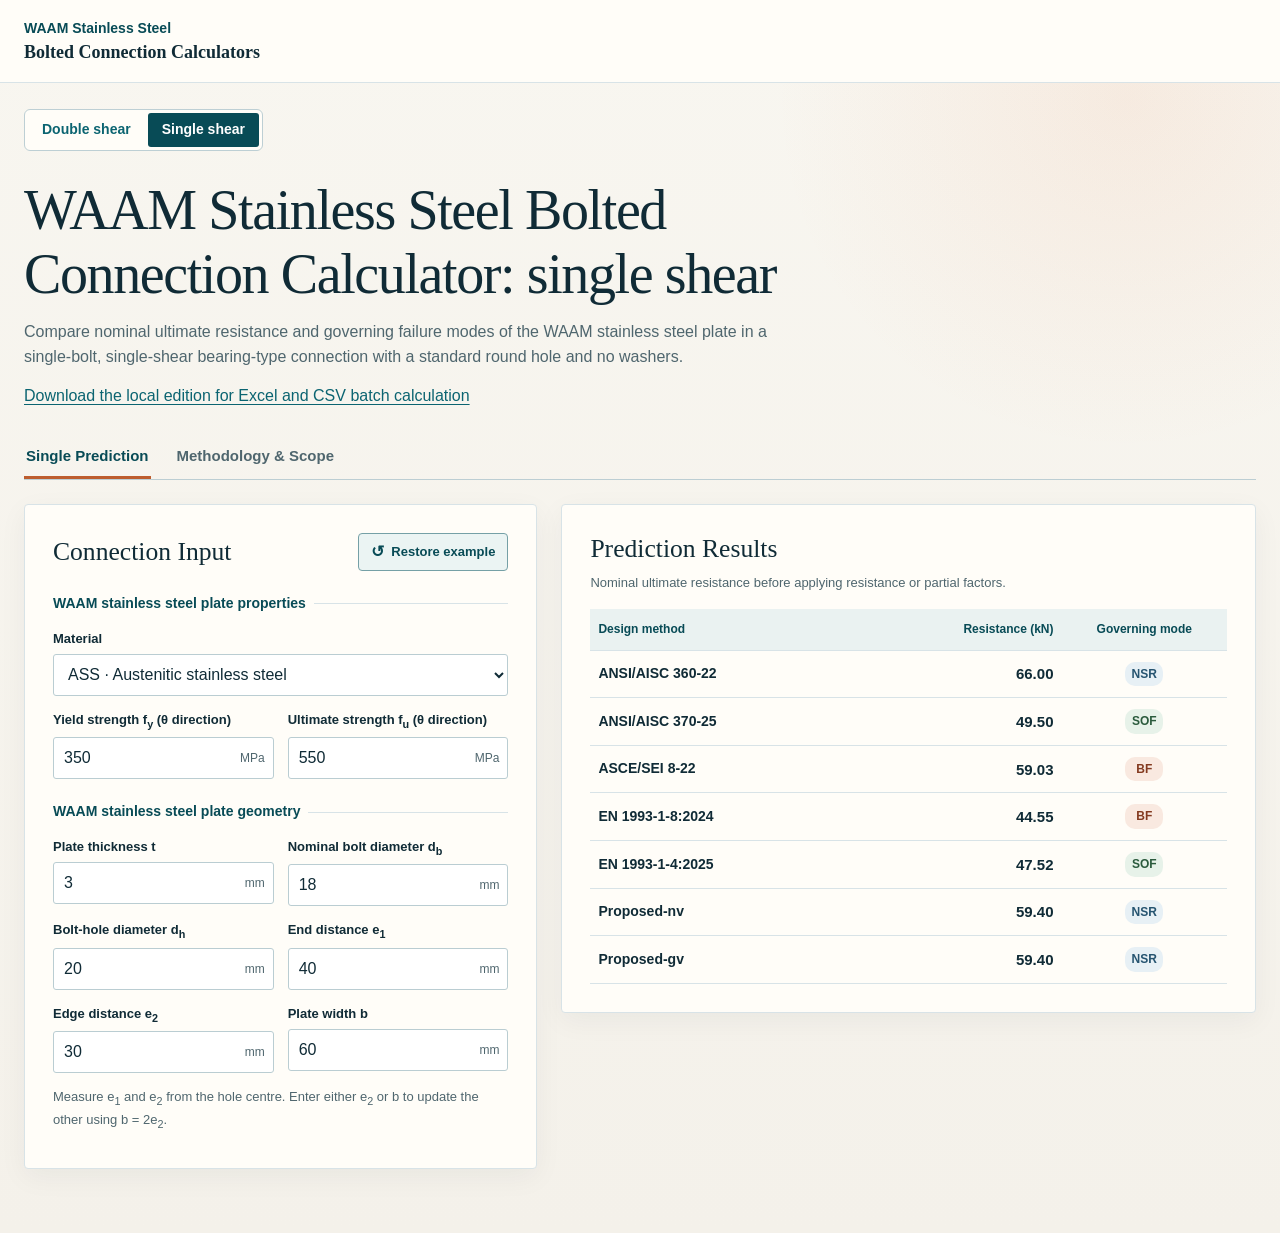
==== commit 897cc096: "Add the single-shear offline batch calculator" ====
--- a/single-lap/index.html
+++ b/single-lap/index.html
@@ -24,6 +24,7 @@
     <div class="calculator-intro">
       <h1 class="calculator-title">WAAM Stainless Steel Bolted Connection Calculator: single shear</h1>
       <p>Compare nominal ultimate resistance and governing failure modes of the WAAM stainless steel plate in a single-bolt, single-shear bearing-type connection with a standard round hole and no washers.</p>
+      <p id="single-shear-download"><a href="../downloads/WAAM-Bolted-Connection-Calculator-single-shear-local.zip">Download the local edition for Excel and CSV batch calculation</a></p>
     </div>
 
     <div class="calculator-tabs" role="tablist" aria-label="Calculator sections">
